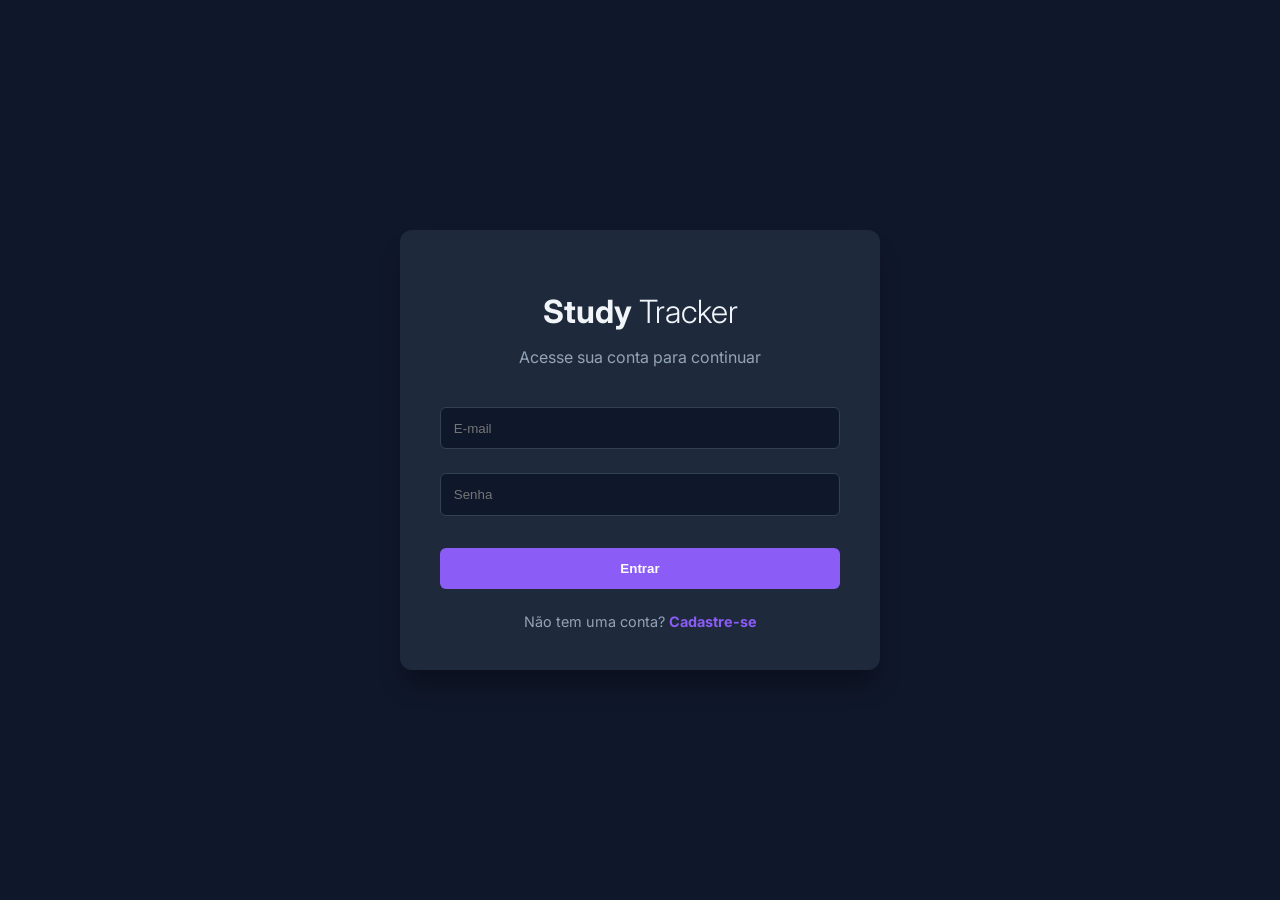
==== atividadeapicoding/frontend/login.html @ da104a5d "sobe ae na moralzis" ====
<!DOCTYPE html>
<html lang="pt-br">
<head>
    <meta charset="UTF-8">
    <meta name="viewport" content="width=device-width, initial-scale=1.0">
    <title>Login - Study Tracker</title>
    <link href="https://fonts.googleapis.com/css2?family=Inter:wght@300;400;600&display=swap" rel="stylesheet">
    <style>
        :root {
            --bg: #0f172a;
            --card-bg: #1e293b;
            --primary: #8b5cf6;
            --text: #f1f5f9;
            --text-muted: #94a3b8;
        }
        body {
            background-color: var(--bg);
            color: var(--text);
            font-family: 'Inter', sans-serif;
            margin: 0;
            display: flex;
            justify-content: center;
            align-items: center;
            height: 100vh;
        }
        .login-card {
            background: var(--card-bg);
            padding: 2.5rem;
            border-radius: 12px;
            box-shadow: 0 20px 25px -5px rgba(0, 0, 0, 0.3);
            width: 100%;
            max-width: 400px;
            text-align: center;
        }
        h1 { margin-bottom: 0.5rem; }
        h1 span { font-weight: 300; }
        p { color: var(--text-muted); margin-bottom: 2rem; }
        input {
            width: 100%;
            padding: 0.8rem;
            margin: 0.5rem 0 1rem;
            background: #0f172a;
            border: 1px solid #334155;
            border-radius: 6px;
            color: white;
            box-sizing: border-box;
        }
        button {
            width: 100%;
            background: var(--primary);
            color: white;
            border: none;
            padding: 0.8rem;
            border-radius: 6px;
            cursor: pointer;
            font-weight: 600;
            margin-top: 1rem;
        }
        .toggle-link {
            margin-top: 1.5rem;
            font-size: 0.9rem;
            color: var(--text-muted);
            cursor: pointer;
        }
        .toggle-link b { color: var(--primary); }
    </style>
</head>
<body>
    <div class="login-card">
        <h1>Study <span>Tracker</span></h1>
        <p id="auth-subtitle">Acesse sua conta para continuar</p>
        
        <div id="register-fields" style="display: none;">
            <input type="text" id="reg-name" placeholder="Nome Completo">
        </div>
        
        <input type="email" id="email" placeholder="E-mail">
        <input type="password" id="password" placeholder="Senha">
        
        <button id="auth-btn" onclick="handleAuth()">Entrar</button>
        
        <div class="toggle-link" id="toggle-auth" onclick="toggleAuthMode()">
            Não tem uma conta? <b>Cadastre-se</b>
        </div>
    </div>
    <script src="login.js"></script>
</body>
</html>
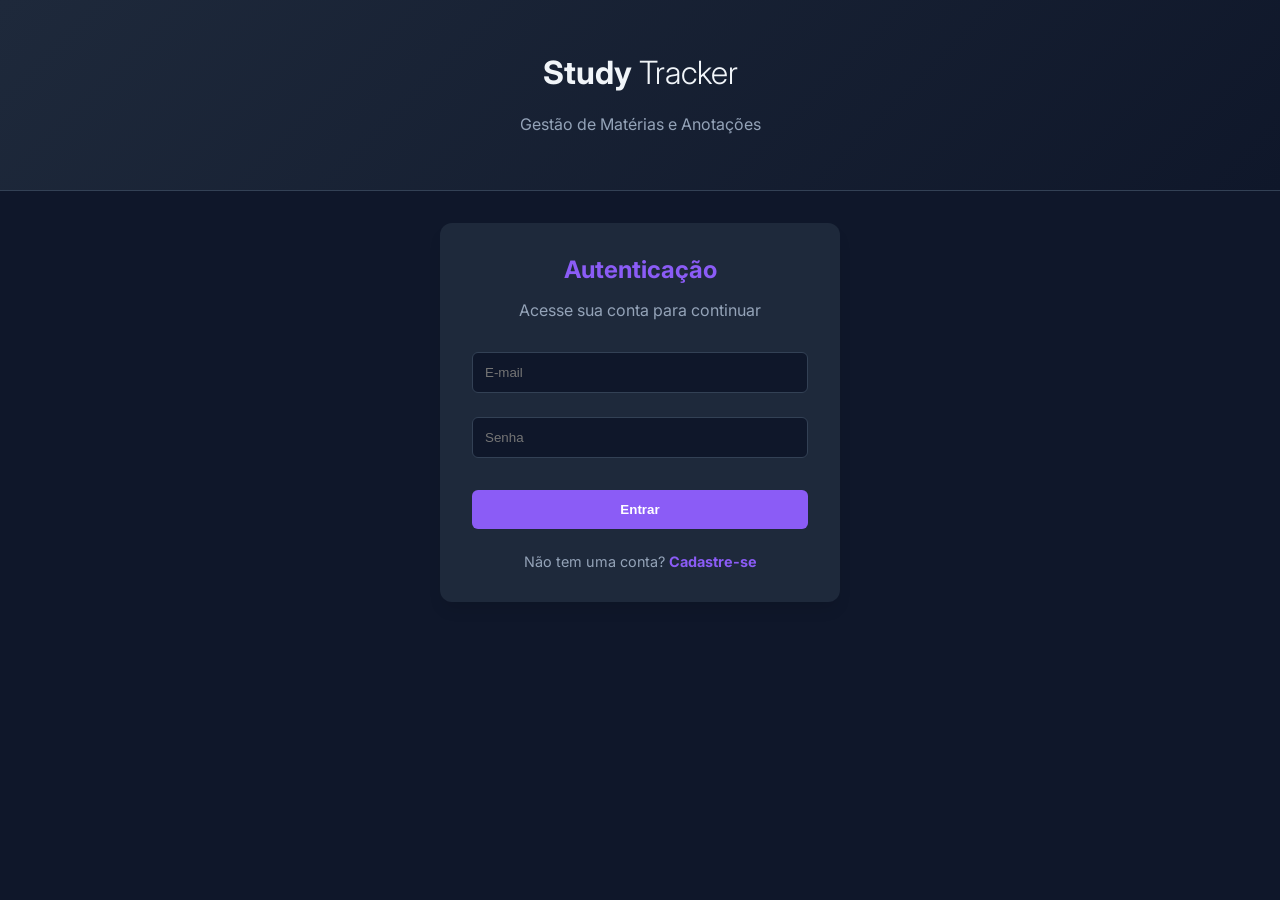
==== commit 0988211a: "projeto completo(em teoria)" ====
--- a/atividadeapicoding/frontend/login.html
+++ b/atividadeapicoding/frontend/login.html
@@ -12,6 +12,8 @@
             --primary: #8b5cf6;
             --text: #f1f5f9;
             --text-muted: #94a3b8;
+            --accent: #10b981;
+            --danger: #ef4444;
         }
         body {
             background-color: var(--bg);
@@ -19,25 +21,34 @@
             font-family: 'Inter', sans-serif;
             margin: 0;
             display: flex;
-            justify-content: center;
+            flex-direction: column;
             align-items: center;
-            height: 100vh;
+        }
+        header {
+            width: 100%;
+            padding: 2rem 0;
+            text-align: center;
+            background: linear-gradient(135deg, #1e293b 0%, #0f172a 100%);
+            border-bottom: 1px solid #334155;
+            margin-bottom: 2rem;
+        }
+        .container {
+            width: 90%;
+            max-width: 400px;
         }
         .login-card {
             background: var(--card-bg);
-            padding: 2.5rem;
+            padding: 2rem;
             border-radius: 12px;
-            box-shadow: 0 20px 25px -5px rgba(0, 0, 0, 0.3);
-            width: 100%;
-            max-width: 400px;
+            box-shadow: 0 10px 15px -3px rgba(0, 0, 0, 0.1);
+            margin-bottom: 2rem;
             text-align: center;
         }
-        h1 { margin-bottom: 0.5rem; }
-        h1 span { font-weight: 300; }
-        p { color: var(--text-muted); margin-bottom: 2rem; }
+        h2 { margin-top: 0; margin-bottom: 0.5rem; color: var(--primary); }
+        p { color: var(--text-muted); margin-bottom: 1.5rem; }
         input {
             width: 100%;
-            padding: 0.8rem;
+            padding: 0.75rem;
             margin: 0.5rem 0 1rem;
             background: #0f172a;
             border: 1px solid #334155;
@@ -50,12 +61,14 @@
             background: var(--primary);
             color: white;
             border: none;
-            padding: 0.8rem;
+            padding: 0.75rem;
             border-radius: 6px;
             cursor: pointer;
             font-weight: 600;
             margin-top: 1rem;
+            transition: opacity 0.2s;
         }
+        button:hover { opacity: 0.9; }
         .toggle-link {
             margin-top: 1.5rem;
             font-size: 0.9rem;
@@ -66,21 +79,28 @@
     </style>
 </head>
 <body>
-    <div class="login-card">
-        <h1>Study <span>Tracker</span></h1>
-        <p id="auth-subtitle">Acesse sua conta para continuar</p>
-        
-        <div id="register-fields" style="display: none;">
-            <input type="text" id="reg-name" placeholder="Nome Completo">
-        </div>
-        
-        <input type="email" id="email" placeholder="E-mail">
-        <input type="password" id="password" placeholder="Senha">
-        
-        <button id="auth-btn" onclick="handleAuth()">Entrar</button>
-        
-        <div class="toggle-link" id="toggle-auth" onclick="toggleAuthMode()">
-            Não tem uma conta? <b>Cadastre-se</b>
+    <header>
+        <h1>Study <span style="font-weight: 300;">Tracker</span></h1>
+        <p style="color: var(--text-muted)">Gestão de Matérias e Anotações</p>
+    </header>
+
+    <div class="container">
+        <div class="login-card">
+            <h2 id="auth-title">Autenticação</h2>
+            <p id="auth-subtitle">Acesse sua conta para continuar</p>
+            
+            <div id="register-fields" style="display: none;">
+                <input type="text" id="reg-name" placeholder="Nome Completo">
+            </div>
+            
+            <input type="email" id="email" placeholder="E-mail">
+            <input type="password" id="password" placeholder="Senha">
+            
+            <button id="auth-btn" onclick="handleAuth()">Entrar</button>
+            
+            <div class="toggle-link" id="toggle-auth" onclick="toggleAuthMode()">
+                Não tem uma conta? <b>Cadastre-se</b>
+            </div>
         </div>
     </div>
     <script src="login.js"></script>
